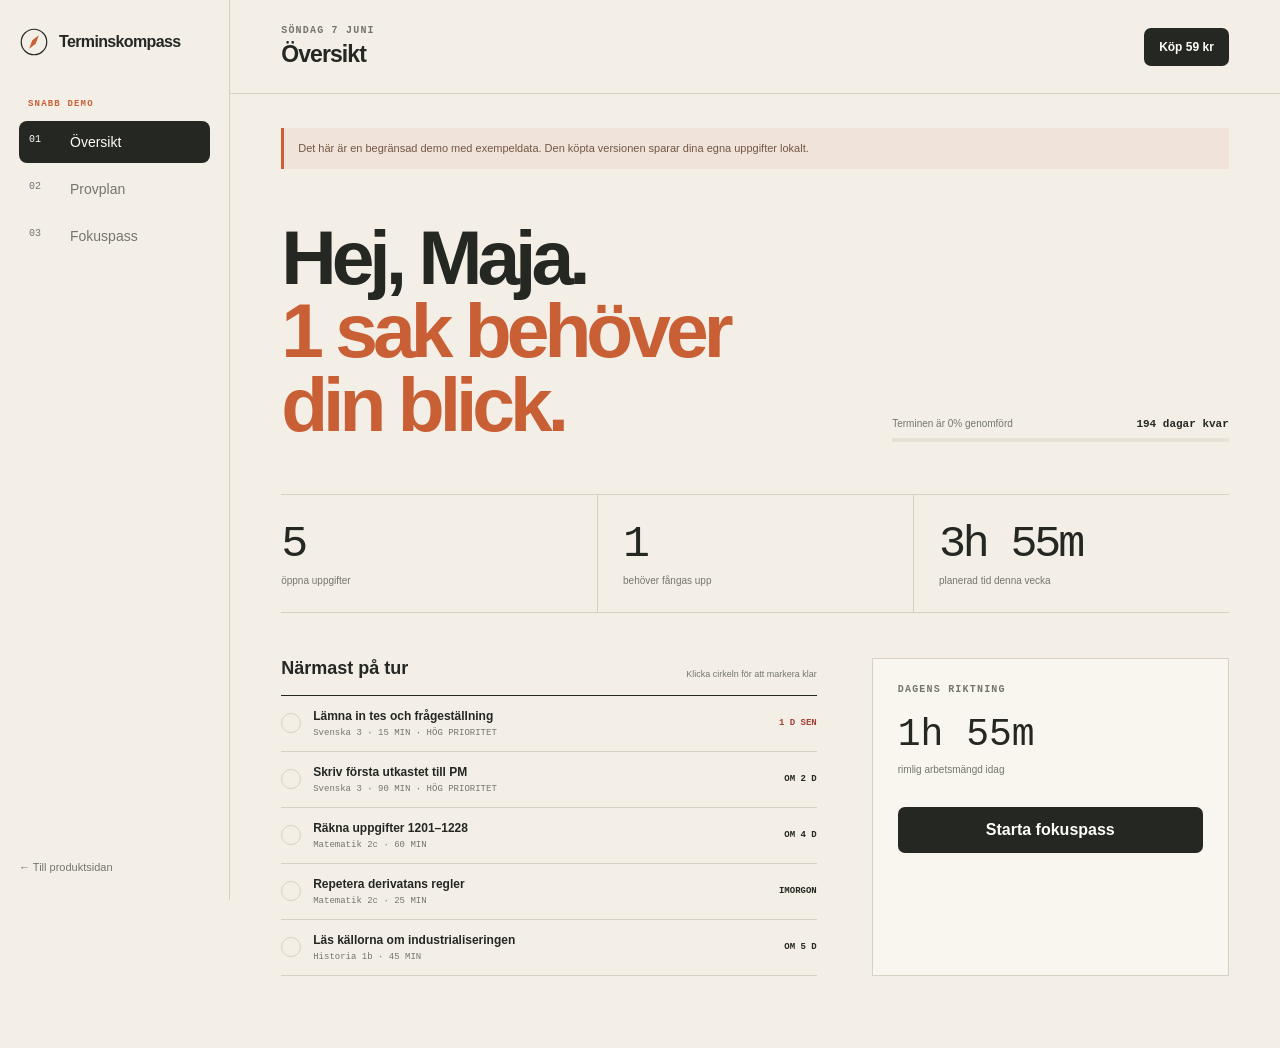
==== demo.html @ c78377e5 "Launch Terminskompass demo site" ====
<!doctype html>
<html lang="sv">
<head>
  <meta charset="utf-8">
  <meta name="viewport" content="width=device-width, initial-scale=1">
  <meta name="theme-color" content="#f3efe7">
  <title>Testa Terminskompass</title>
  <link rel="icon" href="data:image/svg+xml,%3Csvg xmlns='http://www.w3.org/2000/svg' viewBox='0 0 48 48'%3E%3Ccircle cx='24' cy='24' r='21' fill='%23f3efe7' stroke='%23252722' stroke-width='2'/%3E%3Cpath d='m31 14-5 14-9 7 5-14 9-7Z' fill='%23c95f35'/%3E%3C/svg%3E">
  <link rel="stylesheet" href="demo.css">
</head>
<body>
  <aside>
    <a class="brand" href="index.html">
      <svg viewBox="0 0 40 40" aria-hidden="true"><circle cx="20" cy="20" r="17"></circle><path d="M24.8 13.2 21.6 22l-6.4 4.8 3.2-8.8 6.4-4.8Z"></path></svg>
      <span>Terminskompass</span>
    </a>
    <p class="demo-badge">SNABB DEMO</p>
    <nav>
      <button class="active" data-view="overview">01 <span>Översikt</span></button>
      <button data-view="plan">02 <span>Provplan</span></button>
      <button data-view="focus">03 <span>Fokuspass</span></button>
    </nav>
    <a class="back-link" href="index.html">← Till produktsidan</a>
  </aside>

  <main>
    <header>
      <button id="menu-button" aria-label="Öppna meny">☰</button>
      <div>
        <p>SÖNDAG 7 JUNI</p>
        <h1 id="view-title">Översikt</h1>
      </div>
      <a href="index.html#kop">Köp 59 kr</a>
    </header>

    <section id="overview" class="view active">
      <div class="demo-notice">Det här är en begränsad demo med exempeldata. Den köpta versionen sparar dina egna uppgifter lokalt.</div>
      <div class="hero">
        <h2>Hej, Maja.<br><em>1 sak behöver din blick.</em></h2>
        <div><span>Terminen är 0% genomförd</span><strong>194 dagar kvar</strong><i></i></div>
      </div>
      <div class="metrics">
        <div><strong>5</strong><span>öppna uppgifter</span></div>
        <div><strong>1</strong><span>behöver fångas upp</span></div>
        <div><strong>3h 55m</strong><span>planerad tid denna vecka</span></div>
      </div>
      <div class="task-area">
        <div>
          <div class="section-title"><h3>Närmast på tur</h3><span>Klicka cirkeln för att markera klar</span></div>
          <div id="demo-tasks"></div>
        </div>
        <div class="today-card">
          <p>DAGENS RIKTNING</p>
          <strong>1h 55m</strong>
          <span>rimlig arbetsmängd idag</span>
          <button data-view="focus">Starta fokuspass</button>
        </div>
      </div>
    </section>

    <section id="plan" class="view">
      <div class="demo-notice">Premiumversionen skapar denna plan automatiskt från provdatum, moment och valda studiedagar.</div>
      <div class="plan-heading">
        <p>AUTOMATISK STUDIEPLAN</p>
        <h2>Från provdatum till lugna, konkreta pass.</h2>
      </div>
      <article class="exam-card">
        <span class="subject">Matematik 2c</span>
        <h3>Derivata och integraler</h3>
        <p>25 juni 2026 · om 18 dagar</p>
        <div class="progress"><span id="plan-progress">0 av 7 pass klara</span><strong id="plan-percent">0%</strong><i><b id="plan-bar"></b></i></div>
        <div id="sessions"></div>
      </article>
    </section>

    <section id="focus" class="view">
      <div class="focus-layout">
        <div>
          <p class="label">OSTÖRT ARBETE</p>
          <div class="timer-options">
            <button data-minutes="15">15 MIN</button>
            <button class="active" data-minutes="25">25 MIN</button>
            <button data-minutes="45">45 MIN</button>
          </div>
          <div id="timer">25:00</div>
          <div class="timer-actions">
            <button id="timer-toggle">Starta</button>
            <button id="timer-reset">Nollställ</button>
          </div>
        </div>
        <div class="focus-copy">
          <p class="label">EN SAK I TAGET</p>
          <h2>Skriv första utkastet till PM</h2>
          <p>Stäng flikar som inte behövs och arbeta med en tydlig sak tills tiden är slut.</p>
        </div>
      </div>
    </section>
  </main>
  <script src="demo.js"></script>
</body>
</html>
---- demo.css ----
:root{--paper:#f3efe7;--deep:#e8e1d5;--ink:#252722;--muted:#74766e;--line:#d8d0c3;--accent:#c95f35;--white:#fffdf8;--green:#547b72}
*{box-sizing:border-box}body{margin:0;min-width:320px;min-height:100dvh;background:var(--paper);color:var(--ink);font-family:"Avenir Next",Avenir,"Segoe UI",sans-serif;-webkit-font-smoothing:antialiased}button,a{font:inherit;color:inherit}.brand{display:inline-flex;align-items:center;gap:10px;font-weight:750;letter-spacing:-.04em;text-decoration:none}.brand svg{width:30px;fill:none;stroke:currentColor;stroke-width:1.6}.brand path{fill:var(--accent);stroke:var(--accent)}aside{position:fixed;inset:0 auto 0 0;width:230px;display:flex;flex-direction:column;padding:27px 19px;border-right:1px solid var(--line);background:var(--paper)}.demo-badge{margin:42px 9px 12px;color:var(--accent);font:700 9px "SFMono-Regular",Consolas,monospace;letter-spacing:.13em}nav{display:grid;gap:5px}nav button{display:grid;grid-template-columns:34px 1fr;gap:7px;padding:13px 10px;border:0;border-radius:8px;background:transparent;color:var(--muted);text-align:left;cursor:pointer;font:10px "SFMono-Regular",Consolas,monospace}nav button span{font:14px "Avenir Next",Avenir,sans-serif}nav button.active{background:var(--ink);color:var(--white)}.back-link{margin-top:auto;color:var(--muted);font-size:11px;text-decoration:none}main{margin-left:230px}header{height:94px;display:flex;align-items:center;justify-content:space-between;padding:18px clamp(20px,4vw,62px);border-bottom:1px solid var(--line)}header p,.label,.plan-heading>p,.today-card>p{margin:0;color:var(--muted);font:700 10px "SFMono-Regular",Consolas,monospace;letter-spacing:.12em}header h1{margin:5px 0 0;font-size:23px;letter-spacing:-.04em}header>a{padding:12px 15px;border-radius:7px;background:var(--ink);color:var(--white);font-size:12px;font-weight:700;text-decoration:none}#menu-button{display:none;border:0;background:transparent;font-size:20px}.view{display:none;padding:34px clamp(20px,4vw,62px) 70px}.view.active{display:block;animation:in .4s cubic-bezier(.16,1,.3,1)}@keyframes in{from{opacity:0;transform:translateY(8px)}}.demo-notice{padding:12px 14px;border-left:3px solid var(--accent);background:rgba(201,95,53,.08);color:#735643;font-size:11px;line-height:1.5}.hero{display:grid;grid-template-columns:1.25fr .75fr;gap:50px;align-items:end;padding:52px 0}.hero h2{margin:0;font-size:clamp(46px,6vw,78px);font-weight:570;letter-spacing:-.065em;line-height:.96}.hero h2 em{color:var(--accent);font-style:normal}.hero>div{display:grid;grid-template-columns:1fr auto;gap:8px;color:var(--muted);font-size:10px}.hero>div strong{color:var(--ink);font:700 11px "SFMono-Regular",Consolas,monospace}.hero>div i{grid-column:1/-1;height:4px;background:var(--deep)}.metrics{display:grid;grid-template-columns:repeat(3,1fr);border-top:1px solid var(--line);border-bottom:1px solid var(--line)}.metrics>div{padding:24px 0}.metrics>div+div{padding-left:25px;border-left:1px solid var(--line)}.metrics strong{display:block;font:400 clamp(32px,4vw,45px) "SFMono-Regular",Consolas,monospace;letter-spacing:-.07em}.metrics span{color:var(--muted);font-size:10px}.task-area{display:grid;grid-template-columns:1.2fr .8fr;gap:55px;margin-top:45px}.section-title{display:flex;align-items:end;justify-content:space-between;gap:20px;margin-bottom:16px}.section-title h3{margin:0;font-size:18px}.section-title span{color:var(--muted);font-size:9px}.task{display:grid;grid-template-columns:auto 1fr auto;align-items:center;gap:12px;padding:13px 0;border-bottom:1px solid var(--line);cursor:pointer}.task:first-child{border-top:1px solid var(--ink)}.task.done{opacity:.45}.task.done h4{text-decoration:line-through}.check{width:20px;height:20px;border:1px solid var(--line);border-radius:50%}.task.done .check{border-color:var(--green);background:var(--green)}.task h4{margin:0 0 5px;font-size:12px}.task p{margin:0;color:var(--muted);font:9px "SFMono-Regular",Consolas,monospace}.task time{font:700 9px "SFMono-Regular",Consolas,monospace}.task.overdue time{color:#a64036}.today-card{padding:25px;border:1px solid var(--line);background:rgba(255,253,248,.5)}.today-card>strong{display:block;margin:18px 0 3px;font:400 38px "SFMono-Regular",Consolas,monospace}.today-card>span{color:var(--muted);font-size:10px}.today-card button,.timer-actions button{width:100%;margin-top:30px;padding:14px;border:0;border-radius:7px;background:var(--ink);color:var(--white);cursor:pointer;font-weight:700}.plan-heading{padding:45px 0}.plan-heading h2{max-width:800px;margin:12px 0 0;font-size:clamp(44px,6vw,76px);font-weight:570;letter-spacing:-.065em;line-height:.95}.exam-card{max-width:620px;padding:28px;border-left:4px solid var(--accent);background:rgba(255,253,248,.58)}.subject{display:inline-block;padding:7px 10px;border:1px solid var(--line);border-radius:999px;font-size:10px}.exam-card h3{margin:18px 0 7px;font-size:28px;letter-spacing:-.05em}.exam-card>p{color:var(--muted);font-size:11px}.progress{display:grid;grid-template-columns:1fr auto;gap:9px;margin:24px 0}.progress span,.progress strong{font:10px "SFMono-Regular",Consolas,monospace}.progress i{grid-column:1/-1;height:4px;background:var(--deep)}.progress b{display:block;height:100%;background:var(--accent);transition:width .3s}.session{display:grid;grid-template-columns:auto 1fr auto;gap:12px;align-items:center;padding:12px 0;border-top:1px solid var(--line);cursor:pointer;font-size:11px}.session.done{opacity:.45;text-decoration:line-through}.session time{color:var(--muted);font:9px "SFMono-Regular",Consolas,monospace}.focus-layout{min-height:calc(100dvh - 180px);display:grid;grid-template-columns:1.1fr .9fr;gap:90px;align-items:center}.timer-options{display:flex;gap:7px;margin:18px 0}.timer-options button{padding:7px 10px;border:1px solid var(--line);background:transparent;cursor:pointer;font:9px "SFMono-Regular",Consolas,monospace}.timer-options button.active{border-color:var(--accent);background:var(--accent);color:var(--white)}#timer{font:clamp(80px,13vw,160px) "SFMono-Regular",Consolas,monospace;letter-spacing:-.1em;line-height:.9}.timer-actions{display:flex;gap:8px}.timer-actions button{width:auto;min-width:110px;margin-top:28px}.timer-actions button+button{border:1px solid var(--line);background:transparent;color:var(--ink)}.focus-copy{padding-left:50px;border-left:1px solid var(--line)}.focus-copy h2{margin:15px 0;font-size:38px;letter-spacing:-.055em}.focus-copy>p:last-child{color:var(--muted);font-size:12px;line-height:1.65}
@media(max-width:820px){aside{z-index:20;transform:translateX(-105%);transition:transform .25s}aside.open{transform:none;box-shadow:0 20px 70px rgba(0,0,0,.2)}main{margin-left:0}#menu-button{display:block}.hero,.task-area,.focus-layout{grid-template-columns:1fr}.view{padding:25px 18px 60px}.hero{gap:28px}.metrics{grid-template-columns:1fr 1fr}.metrics>div:nth-child(3){grid-column:1/-1;padding-left:0;border-top:1px solid var(--line);border-left:0}.task-area{gap:35px}.focus-copy{padding:30px 0 0;border-top:1px solid var(--line);border-left:0}}@media(max-width:500px){header{padding:14px 15px}.hero h2{font-size:47px}.section-title{align-items:start;flex-direction:column}.metrics>div+div{padding-left:14px}#timer{font-size:24vw}}
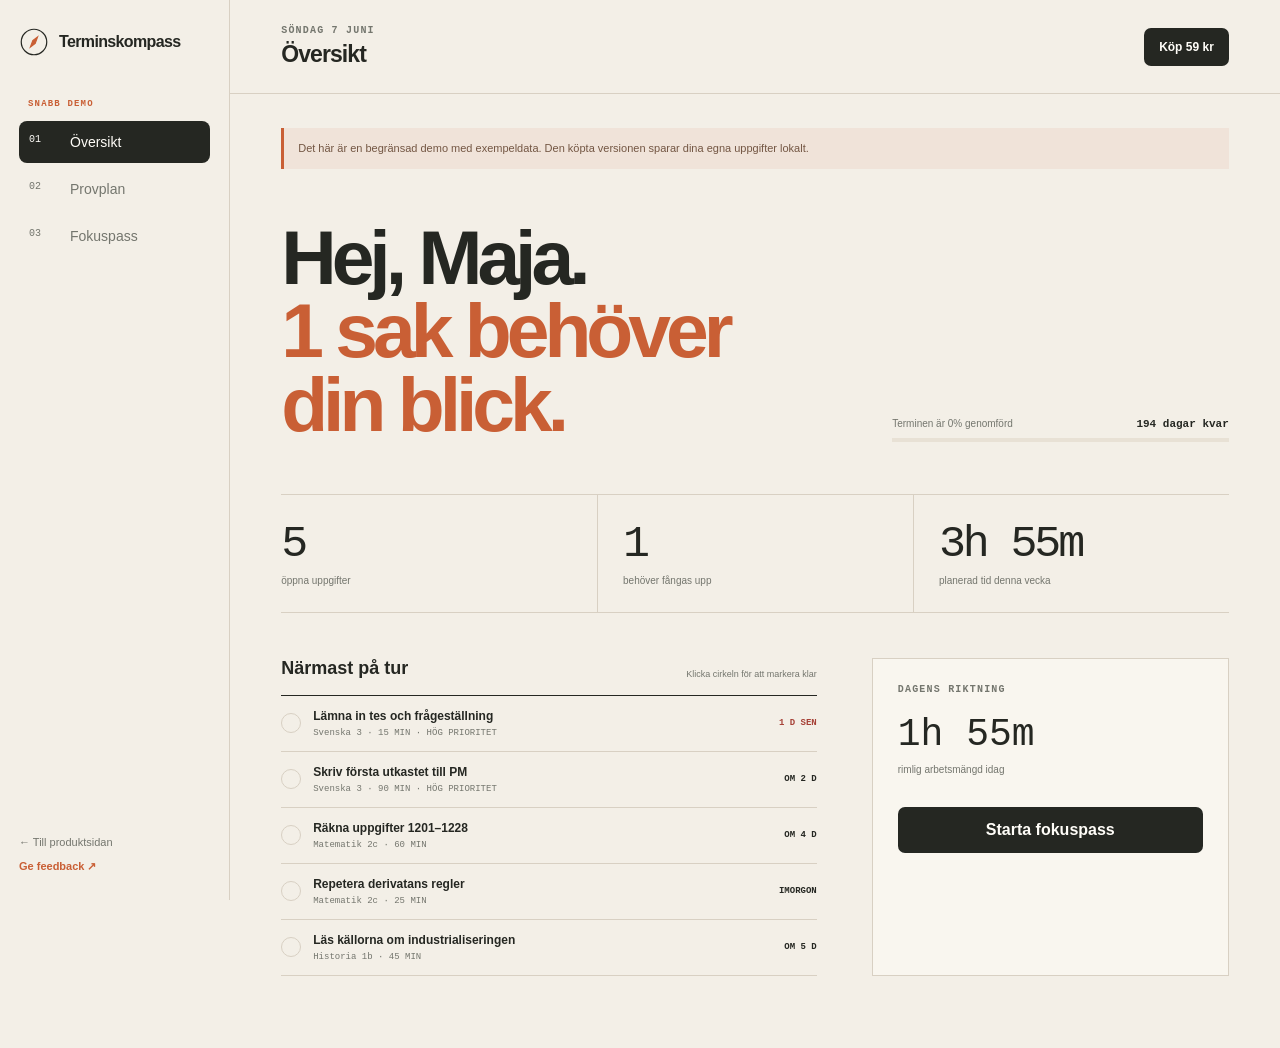
==== commit 0281f60e: "Improve discovery and add demo feedback flow" ====
--- a/demo.html
+++ b/demo.html
@@ -4,6 +4,15 @@
   <meta charset="utf-8">
   <meta name="viewport" content="width=device-width, initial-scale=1">
   <meta name="theme-color" content="#f3efe7">
+  <meta name="description" content="Testa en interaktiv demo av Terminskompass, en svensk offline studieplanerare.">
+  <meta name="robots" content="index, follow">
+  <link rel="canonical" href="https://rebal44.github.io/terminskompass/demo.html">
+  <meta property="og:type" content="website">
+  <meta property="og:locale" content="sv_SE">
+  <meta property="og:title" content="Testa Terminskompass">
+  <meta property="og:description" content="Markera uppgifter, prova en automatisk provplan och starta ett fokuspass. Ingen registrering.">
+  <meta property="og:url" content="https://rebal44.github.io/terminskompass/demo.html">
+  <meta property="og:image" content="https://rebal44.github.io/terminskompass/assets/share.png">
   <title>Testa Terminskompass</title>
   <link rel="icon" href="data:image/svg+xml,%3Csvg xmlns='http://www.w3.org/2000/svg' viewBox='0 0 48 48'%3E%3Ccircle cx='24' cy='24' r='21' fill='%23f3efe7' stroke='%23252722' stroke-width='2'/%3E%3Cpath d='m31 14-5 14-9 7 5-14 9-7Z' fill='%23c95f35'/%3E%3C/svg%3E">
   <link rel="stylesheet" href="demo.css">
@@ -21,6 +30,7 @@
       <button data-view="focus">03 <span>Fokuspass</span></button>
     </nav>
     <a class="back-link" href="index.html">← Till produktsidan</a>
+    <a class="feedback-link" href="https://github.com/Rebal44/terminskompass/issues/new?template=feedback.yml" target="_blank" rel="noopener">Ge feedback ↗</a>
   </aside>
 
   <main>
--- a/demo.css
+++ b/demo.css
@@ -1,3 +1,4 @@
 :root{--paper:#f3efe7;--deep:#e8e1d5;--ink:#252722;--muted:#74766e;--line:#d8d0c3;--accent:#c95f35;--white:#fffdf8;--green:#547b72}
 *{box-sizing:border-box}body{margin:0;min-width:320px;min-height:100dvh;background:var(--paper);color:var(--ink);font-family:"Avenir Next",Avenir,"Segoe UI",sans-serif;-webkit-font-smoothing:antialiased}button,a{font:inherit;color:inherit}.brand{display:inline-flex;align-items:center;gap:10px;font-weight:750;letter-spacing:-.04em;text-decoration:none}.brand svg{width:30px;fill:none;stroke:currentColor;stroke-width:1.6}.brand path{fill:var(--accent);stroke:var(--accent)}aside{position:fixed;inset:0 auto 0 0;width:230px;display:flex;flex-direction:column;padding:27px 19px;border-right:1px solid var(--line);background:var(--paper)}.demo-badge{margin:42px 9px 12px;color:var(--accent);font:700 9px "SFMono-Regular",Consolas,monospace;letter-spacing:.13em}nav{display:grid;gap:5px}nav button{display:grid;grid-template-columns:34px 1fr;gap:7px;padding:13px 10px;border:0;border-radius:8px;background:transparent;color:var(--muted);text-align:left;cursor:pointer;font:10px "SFMono-Regular",Consolas,monospace}nav button span{font:14px "Avenir Next",Avenir,sans-serif}nav button.active{background:var(--ink);color:var(--white)}.back-link{margin-top:auto;color:var(--muted);font-size:11px;text-decoration:none}main{margin-left:230px}header{height:94px;display:flex;align-items:center;justify-content:space-between;padding:18px clamp(20px,4vw,62px);border-bottom:1px solid var(--line)}header p,.label,.plan-heading>p,.today-card>p{margin:0;color:var(--muted);font:700 10px "SFMono-Regular",Consolas,monospace;letter-spacing:.12em}header h1{margin:5px 0 0;font-size:23px;letter-spacing:-.04em}header>a{padding:12px 15px;border-radius:7px;background:var(--ink);color:var(--white);font-size:12px;font-weight:700;text-decoration:none}#menu-button{display:none;border:0;background:transparent;font-size:20px}.view{display:none;padding:34px clamp(20px,4vw,62px) 70px}.view.active{display:block;animation:in .4s cubic-bezier(.16,1,.3,1)}@keyframes in{from{opacity:0;transform:translateY(8px)}}.demo-notice{padding:12px 14px;border-left:3px solid var(--accent);background:rgba(201,95,53,.08);color:#735643;font-size:11px;line-height:1.5}.hero{display:grid;grid-template-columns:1.25fr .75fr;gap:50px;align-items:end;padding:52px 0}.hero h2{margin:0;font-size:clamp(46px,6vw,78px);font-weight:570;letter-spacing:-.065em;line-height:.96}.hero h2 em{color:var(--accent);font-style:normal}.hero>div{display:grid;grid-template-columns:1fr auto;gap:8px;color:var(--muted);font-size:10px}.hero>div strong{color:var(--ink);font:700 11px "SFMono-Regular",Consolas,monospace}.hero>div i{grid-column:1/-1;height:4px;background:var(--deep)}.metrics{display:grid;grid-template-columns:repeat(3,1fr);border-top:1px solid var(--line);border-bottom:1px solid var(--line)}.metrics>div{padding:24px 0}.metrics>div+div{padding-left:25px;border-left:1px solid var(--line)}.metrics strong{display:block;font:400 clamp(32px,4vw,45px) "SFMono-Regular",Consolas,monospace;letter-spacing:-.07em}.metrics span{color:var(--muted);font-size:10px}.task-area{display:grid;grid-template-columns:1.2fr .8fr;gap:55px;margin-top:45px}.section-title{display:flex;align-items:end;justify-content:space-between;gap:20px;margin-bottom:16px}.section-title h3{margin:0;font-size:18px}.section-title span{color:var(--muted);font-size:9px}.task{display:grid;grid-template-columns:auto 1fr auto;align-items:center;gap:12px;padding:13px 0;border-bottom:1px solid var(--line);cursor:pointer}.task:first-child{border-top:1px solid var(--ink)}.task.done{opacity:.45}.task.done h4{text-decoration:line-through}.check{width:20px;height:20px;border:1px solid var(--line);border-radius:50%}.task.done .check{border-color:var(--green);background:var(--green)}.task h4{margin:0 0 5px;font-size:12px}.task p{margin:0;color:var(--muted);font:9px "SFMono-Regular",Consolas,monospace}.task time{font:700 9px "SFMono-Regular",Consolas,monospace}.task.overdue time{color:#a64036}.today-card{padding:25px;border:1px solid var(--line);background:rgba(255,253,248,.5)}.today-card>strong{display:block;margin:18px 0 3px;font:400 38px "SFMono-Regular",Consolas,monospace}.today-card>span{color:var(--muted);font-size:10px}.today-card button,.timer-actions button{width:100%;margin-top:30px;padding:14px;border:0;border-radius:7px;background:var(--ink);color:var(--white);cursor:pointer;font-weight:700}.plan-heading{padding:45px 0}.plan-heading h2{max-width:800px;margin:12px 0 0;font-size:clamp(44px,6vw,76px);font-weight:570;letter-spacing:-.065em;line-height:.95}.exam-card{max-width:620px;padding:28px;border-left:4px solid var(--accent);background:rgba(255,253,248,.58)}.subject{display:inline-block;padding:7px 10px;border:1px solid var(--line);border-radius:999px;font-size:10px}.exam-card h3{margin:18px 0 7px;font-size:28px;letter-spacing:-.05em}.exam-card>p{color:var(--muted);font-size:11px}.progress{display:grid;grid-template-columns:1fr auto;gap:9px;margin:24px 0}.progress span,.progress strong{font:10px "SFMono-Regular",Consolas,monospace}.progress i{grid-column:1/-1;height:4px;background:var(--deep)}.progress b{display:block;height:100%;background:var(--accent);transition:width .3s}.session{display:grid;grid-template-columns:auto 1fr auto;gap:12px;align-items:center;padding:12px 0;border-top:1px solid var(--line);cursor:pointer;font-size:11px}.session.done{opacity:.45;text-decoration:line-through}.session time{color:var(--muted);font:9px "SFMono-Regular",Consolas,monospace}.focus-layout{min-height:calc(100dvh - 180px);display:grid;grid-template-columns:1.1fr .9fr;gap:90px;align-items:center}.timer-options{display:flex;gap:7px;margin:18px 0}.timer-options button{padding:7px 10px;border:1px solid var(--line);background:transparent;cursor:pointer;font:9px "SFMono-Regular",Consolas,monospace}.timer-options button.active{border-color:var(--accent);background:var(--accent);color:var(--white)}#timer{font:clamp(80px,13vw,160px) "SFMono-Regular",Consolas,monospace;letter-spacing:-.1em;line-height:.9}.timer-actions{display:flex;gap:8px}.timer-actions button{width:auto;min-width:110px;margin-top:28px}.timer-actions button+button{border:1px solid var(--line);background:transparent;color:var(--ink)}.focus-copy{padding-left:50px;border-left:1px solid var(--line)}.focus-copy h2{margin:15px 0;font-size:38px;letter-spacing:-.055em}.focus-copy>p:last-child{color:var(--muted);font-size:12px;line-height:1.65}
 @media(max-width:820px){aside{z-index:20;transform:translateX(-105%);transition:transform .25s}aside.open{transform:none;box-shadow:0 20px 70px rgba(0,0,0,.2)}main{margin-left:0}#menu-button{display:block}.hero,.task-area,.focus-layout{grid-template-columns:1fr}.view{padding:25px 18px 60px}.hero{gap:28px}.metrics{grid-template-columns:1fr 1fr}.metrics>div:nth-child(3){grid-column:1/-1;padding-left:0;border-top:1px solid var(--line);border-left:0}.task-area{gap:35px}.focus-copy{padding:30px 0 0;border-top:1px solid var(--line);border-left:0}}@media(max-width:500px){header{padding:14px 15px}.hero h2{font-size:47px}.section-title{align-items:start;flex-direction:column}.metrics>div+div{padding-left:14px}#timer{font-size:24vw}}
+.feedback-link{margin-top:12px;color:var(--accent);font-size:11px;font-weight:700;text-decoration:none}
